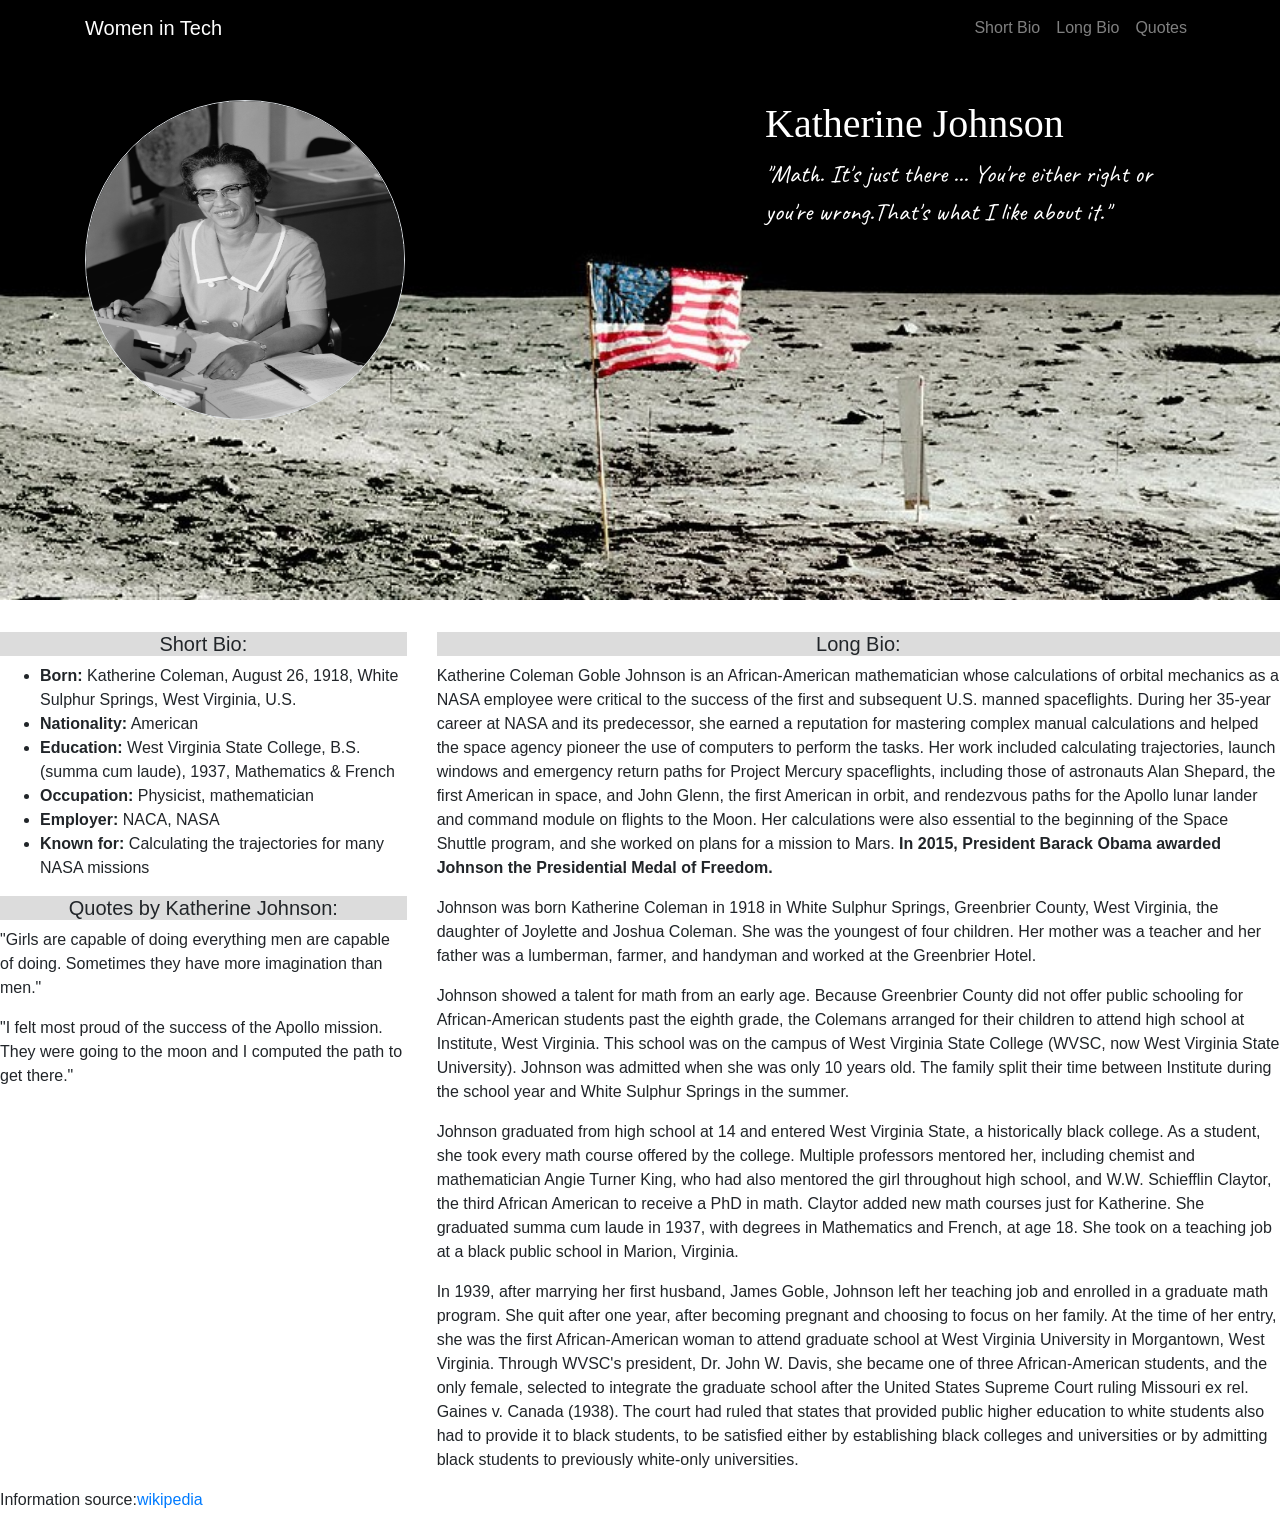
==== index.html @ f0ca0392 "added media querie" ====
﻿
<!DOCTYPE html>
<html lang="en-gb">

<head>
  <title> Katherine Johnson </title>
  <meta charset="utf-8" />
  <link href="https://fonts.googleapis.com/css?family=Caveat|Old+Standard+TT|Ultra" rel="stylesheet">
  <meta name="viewport" content="width=device-width,
     initial-scale=1.0">
  <link rel="stylesheet" href="https://stackpath.bootstrapcdn.com/bootstrap/4.1.3/css/bootstrap.min.css" integrity="sha384-MCw98/SFnGE8fJT3GXwEOngsV7Zt27NXFoaoApmYm81iuXoPkFOJwJ8ERdknLPMO" crossorigin="anonymous">
  <link rel="stylesheet" href="css/custom.css">
</head>

<body>
  <nav class="navbar fixed-top navbar-expand-lg navbar-dark">
    <div class="container">
      <a class="navbar-brand" href="#">Women in Tech</a>
      <button class="navbar-toggler" type="button" data-toggle="collapse" data-target="#navbarNav" aria-controls="navbarNav" aria-expanded="false" aria-label="Toggle navigation">
        <span class="navbar-toggler-icon"></span>
      </button>
      <div class="collapse navbar-collapse justify-content-end" id="navbarNav">
        <ul class="navbar-nav">
          <li class="nav-item">
            <a class="nav-link" href="#short-bio">Short Bio</a>
          </li>
          <li class="nav-item">
            <a class="nav-link" href="#long-bio">Long Bio</a>
          </li>
          <li class="nav-item">
            <a class="nav-link" href="#quotes">Quotes</a>
          </li>
        </ul>
      </div>
      <!--navbar-->
    </div><!-- /.container-->
  </nav>
  <header class="jumbotron">
    <div class="container">
      <div class="row">
        <div class="col-md-4">
          <figure class="first-picture">
            <img src="images/Katherine_Johnson_at_NASA_in_1966.jpg" alt="Katherine Johnson at Nasa in 1966." height="320" width="320" class="rounded-circle border" />
          </figure>
        </div>
        <div class="col-md-8">
          <div id="heading-quote">
            <h1 id="heading">Katherine Johnson</h1>
            <div class="first-quote">
              <blockquote> <p>"Math. It's just there ... You're either right or you're wrong.That's what I like about it."</p></blockquote>
            </div>
          </div>
        </div>
        <!--/ <blockquote-->
      </div>
      <!--/ .row-->
    </div>
    <!--/.container-->
  </header>
  <!--/.jumbotron-->
  <main>
    <div class="row">
      <div class="col-md-4 panel">
        <section id="short-bio">
          <h2 class="short-bio text-center">Short Bio:</h2>
          <ul>
            <li><strong>Born:</strong> Katherine Coleman, August 26, 1918, White Sulphur Springs, West Virginia, U.S.</li>
            <li><strong>Nationality:</strong> American</li>
            <li><strong>Education:</strong> West Virginia State College, B.S. (summa cum laude), 1937, Mathematics & French</li>
            <li><strong>Occupation:</strong> Physicist, mathematician</li>
            <li><strong>Employer:</strong> NACA, NASA</li>
            <li><strong>Known for:</strong> Calculating the trajectories for many NASA missions</li>
          </ul>

        </section>
        <!--short-bio-->
        <section id="quotes">
          <h2 class="text-center">Quotes by Katherine Johnson:</h2>
          <blockquote> <p>"Girls are capable of doing everything men are capable of doing. Sometimes they have more imagination than men."</p></blockquote>
          <blockquote> <p>"I felt most proud of the success of the Apollo mission. They were going to the moon and I computed the path to get there."</p></blockquote>
        </section>
        <!--quotes-->
      </div>
      <div class="col-md-8">
        <section id="long-bio">
          <h2 class="text-center">Long Bio:</h2>

          <p>Katherine Coleman Goble Johnson is an African-American mathematician whose calculations of orbital mechanics as a NASA employee were critical to the success of the first and subsequent U.S. manned spaceflights. During her 35-year career at NASA and its predecessor, she earned a reputation for mastering complex manual calculations and helped the space agency pioneer the use of computers to perform the tasks. Her work included calculating trajectories, launch windows and emergency return paths for Project Mercury spaceflights, including those of astronauts Alan Shepard, the first American in space, and John Glenn, the first American in orbit, and rendezvous paths for the Apollo lunar lander and command module on flights to the Moon. Her calculations were also essential to the beginning of the Space Shuttle program, and she worked on plans for a mission to Mars. <strong>In 2015, President Barack Obama awarded Johnson the Presidential Medal of Freedom.</strong></p>

          <p>Johnson was born Katherine Coleman in 1918 in White Sulphur Springs, Greenbrier County, West Virginia, the daughter of Joylette and Joshua Coleman. She was the youngest of four children. Her mother was a teacher and her
            father was a
            lumberman, farmer, and handyman and worked at the Greenbrier Hotel.</p>

          <p>Johnson showed a talent for math from an early age. Because Greenbrier County did not offer public schooling for African-American students past the eighth grade, the Colemans arranged for their children to attend high school at
            Institute,
            West Virginia. This school was on the campus of West Virginia State College (WVSC, now West Virginia State University). Johnson was admitted when she was only 10 years old. The family split their time between Institute during the school
            year
            and White Sulphur Springs in the summer.</p>

          <p>Johnson graduated from high school at 14 and entered West Virginia State, a historically black college. As a student, she took every math course offered by the college. Multiple professors mentored her, including chemist and
            mathematician
            Angie Turner King, who had also mentored the girl throughout high school, and W.W. Schiefflin Claytor, the third African American to receive a PhD in math. Claytor added new math courses just for Katherine. She graduated summa cum laude
            in
            1937, with degrees in Mathematics and French, at age 18. She took on a teaching job at a black public school in Marion, Virginia.</p>

          <p>In 1939, after marrying her first husband, James Goble, Johnson left her teaching job and enrolled in a graduate math program. She quit after one year, after becoming pregnant and choosing to focus on her family. At the time of her
            entry,
            she was the first African-American woman to attend graduate school at West Virginia University in Morgantown, West Virginia. Through WVSC's president, Dr. John W. Davis, she became one of three African-American students, and the only
            female,
            selected to integrate the graduate school after the United States Supreme Court ruling Missouri ex rel. Gaines v. Canada (1938). The court had ruled that states that provided public higher education to white students also had to provide
            it
            to black students, to be satisfied either by establishing black colleges and universities or by admitting black students to previously white-only universities.</p>
        </section>
        <!--long-bio-->
      </div>
    </div>
  </main>
  <footer>
    <p>
      Information source:<a href=https://en.wikipedia.org/wiki/Katherine_Johnson>wikipedia </a> </p> </footer> </body> </html>
---- css/custom.css ----
.nav {
  font-family: 'Old Standard TT', serif;
}
#heading {
  font-family: 'Old Standard TT' , cursive;
}
.first-quote {
  font-family: 'Caveat', cursive;
  font-size: 25px;
}
.main {
  font-family: 'Old Standard TT', serif;
}
.jumbotron {
  background-image: url("../images/Neil-Armstrong-2.jpg");
  background-repeat: no-repeat;
  background-size: cover;
  border-radius: 0;
  min-height: 600px;
  padding-top: 0px;
}
#heading-quote {padding-top: 100px;
  padding-left: 300px;
color: white;}

@media screen and (max-width: 765px) {
  #heading-quote {
    color: black;
    background-color: rgba(255,255,255,.5);
  }
}

.first-picture {
  padding-top: 100px;
  align: center;
}
 h2 {
   font-size: 20px;
  background-color:	 ;
  background-color:#DCDCDC;}
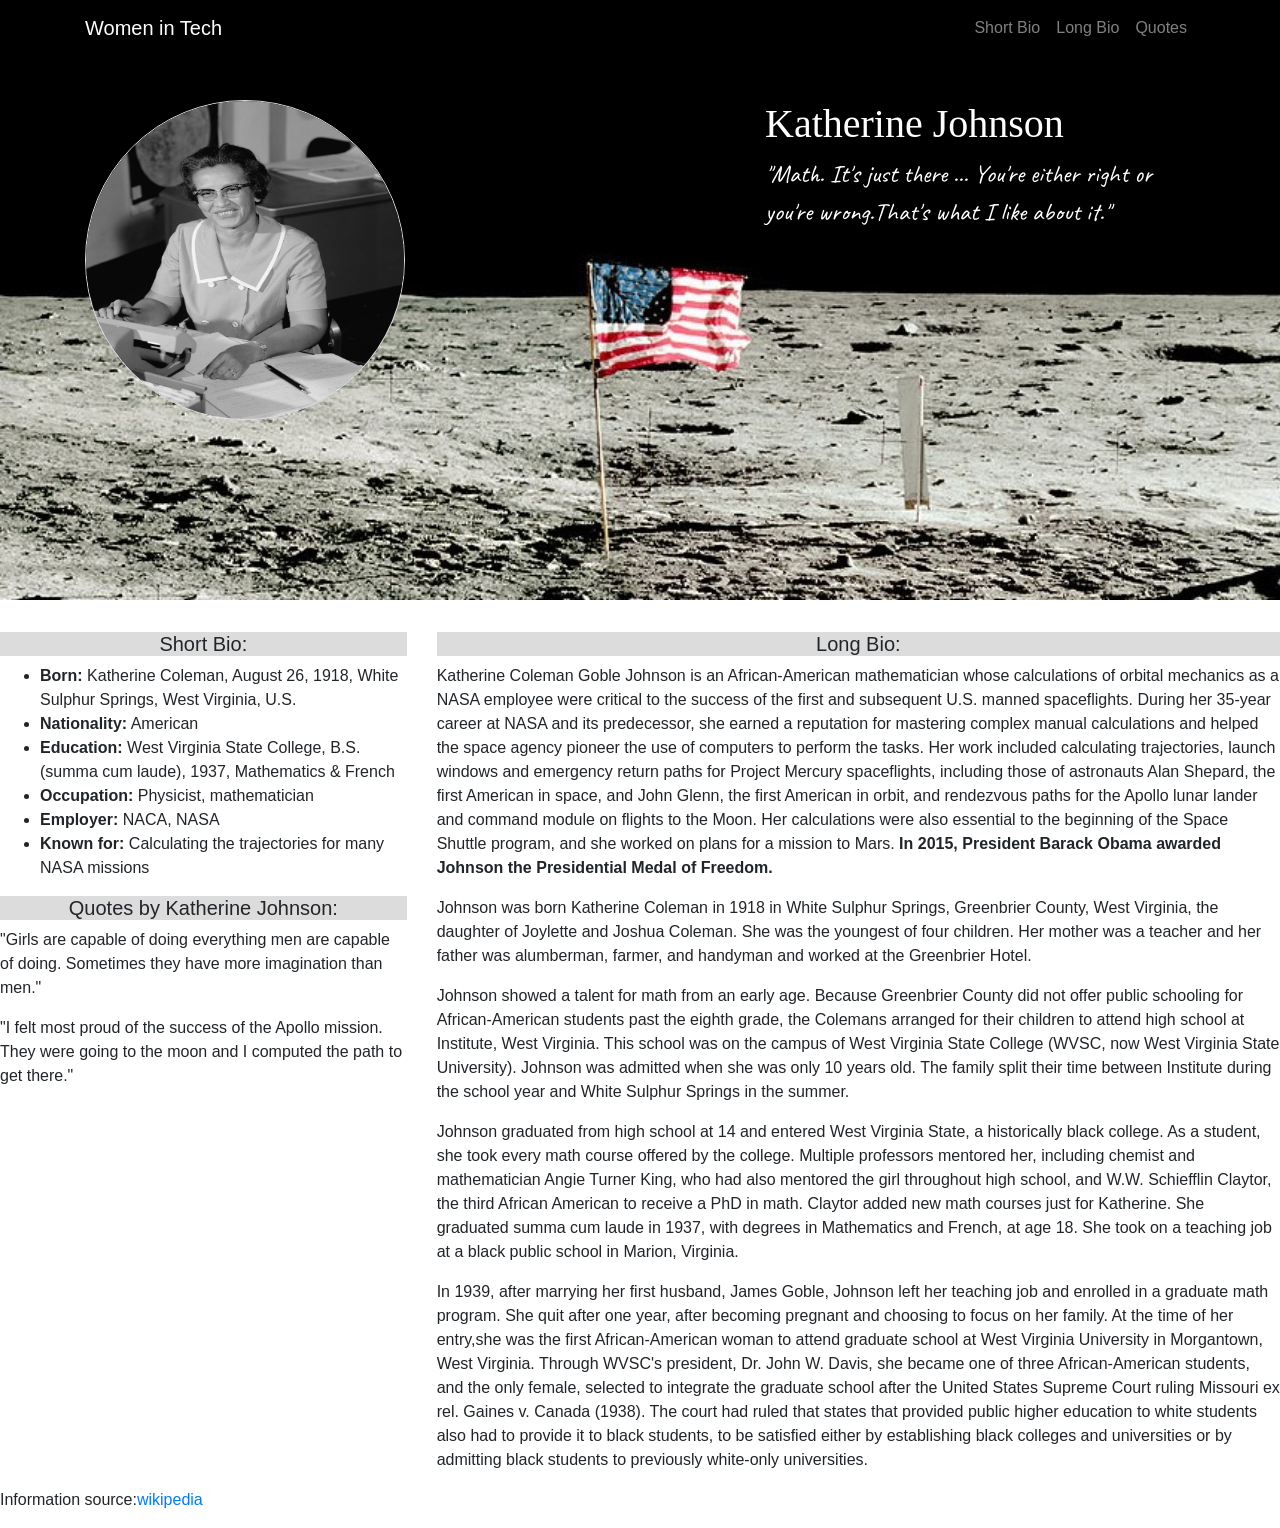
==== commit 96035758: "clean up indents" ====
--- a/index.html
+++ b/index.html
@@ -87,29 +87,13 @@
 
           <p>Katherine Coleman Goble Johnson is an African-American mathematician whose calculations of orbital mechanics as a NASA employee were critical to the success of the first and subsequent U.S. manned spaceflights. During her 35-year career at NASA and its predecessor, she earned a reputation for mastering complex manual calculations and helped the space agency pioneer the use of computers to perform the tasks. Her work included calculating trajectories, launch windows and emergency return paths for Project Mercury spaceflights, including those of astronauts Alan Shepard, the first American in space, and John Glenn, the first American in orbit, and rendezvous paths for the Apollo lunar lander and command module on flights to the Moon. Her calculations were also essential to the beginning of the Space Shuttle program, and she worked on plans for a mission to Mars. <strong>In 2015, President Barack Obama awarded Johnson the Presidential Medal of Freedom.</strong></p>
 
-          <p>Johnson was born Katherine Coleman in 1918 in White Sulphur Springs, Greenbrier County, West Virginia, the daughter of Joylette and Joshua Coleman. She was the youngest of four children. Her mother was a teacher and her
-            father was a
-            lumberman, farmer, and handyman and worked at the Greenbrier Hotel.</p>
+          <p>Johnson was born Katherine Coleman in 1918 in White Sulphur Springs, Greenbrier County, West Virginia, the daughter of Joylette and Joshua Coleman. She was the youngest of four children. Her mother was a teacher and her father was alumberman, farmer, and handyman and worked at the Greenbrier Hotel.</p>
 
-          <p>Johnson showed a talent for math from an early age. Because Greenbrier County did not offer public schooling for African-American students past the eighth grade, the Colemans arranged for their children to attend high school at
-            Institute,
-            West Virginia. This school was on the campus of West Virginia State College (WVSC, now West Virginia State University). Johnson was admitted when she was only 10 years old. The family split their time between Institute during the school
-            year
-            and White Sulphur Springs in the summer.</p>
+          <p>Johnson showed a talent for math from an early age. Because Greenbrier County did not offer public schooling for African-American students past the eighth grade, the Colemans arranged for their children to attend high school at Institute, West Virginia. This school was on the campus of West Virginia State College (WVSC, now West Virginia State University). Johnson was admitted when she was only 10 years old. The family split their time between Institute during the school year and White Sulphur Springs in the summer.</p>
 
-          <p>Johnson graduated from high school at 14 and entered West Virginia State, a historically black college. As a student, she took every math course offered by the college. Multiple professors mentored her, including chemist and
-            mathematician
-            Angie Turner King, who had also mentored the girl throughout high school, and W.W. Schiefflin Claytor, the third African American to receive a PhD in math. Claytor added new math courses just for Katherine. She graduated summa cum laude
-            in
-            1937, with degrees in Mathematics and French, at age 18. She took on a teaching job at a black public school in Marion, Virginia.</p>
+          <p>Johnson graduated from high school at 14 and entered West Virginia State, a historically black college. As a student, she took every math course offered by the college. Multiple professors mentored her, including chemist and mathematician Angie Turner King, who had also mentored the girl throughout high school, and W.W. Schiefflin Claytor, the third African American to receive a PhD in math. Claytor added new math courses just for Katherine. She graduated summa cum laude in 1937, with degrees in Mathematics and French, at age 18. She took on a teaching job at a black public school in Marion, Virginia.</p>
 
-          <p>In 1939, after marrying her first husband, James Goble, Johnson left her teaching job and enrolled in a graduate math program. She quit after one year, after becoming pregnant and choosing to focus on her family. At the time of her
-            entry,
-            she was the first African-American woman to attend graduate school at West Virginia University in Morgantown, West Virginia. Through WVSC's president, Dr. John W. Davis, she became one of three African-American students, and the only
-            female,
-            selected to integrate the graduate school after the United States Supreme Court ruling Missouri ex rel. Gaines v. Canada (1938). The court had ruled that states that provided public higher education to white students also had to provide
-            it
-            to black students, to be satisfied either by establishing black colleges and universities or by admitting black students to previously white-only universities.</p>
+          <p>In 1939, after marrying her first husband, James Goble, Johnson left her teaching job and enrolled in a graduate math program. She quit after one year, after becoming pregnant and choosing to focus on her family. At the time of her entry,she was the first African-American woman to attend graduate school at West Virginia University in Morgantown, West Virginia. Through WVSC's president, Dr. John W. Davis, she became one of three African-American students, and the only female, selected to integrate the graduate school after the United States Supreme Court ruling Missouri ex rel. Gaines v. Canada (1938). The court had ruled that states that provided public higher education to white students also had to provide it to black students, to be satisfied either by establishing black colleges and universities or by admitting black students to previously white-only universities.</p>
         </section>
         <!--long-bio-->
       </div>
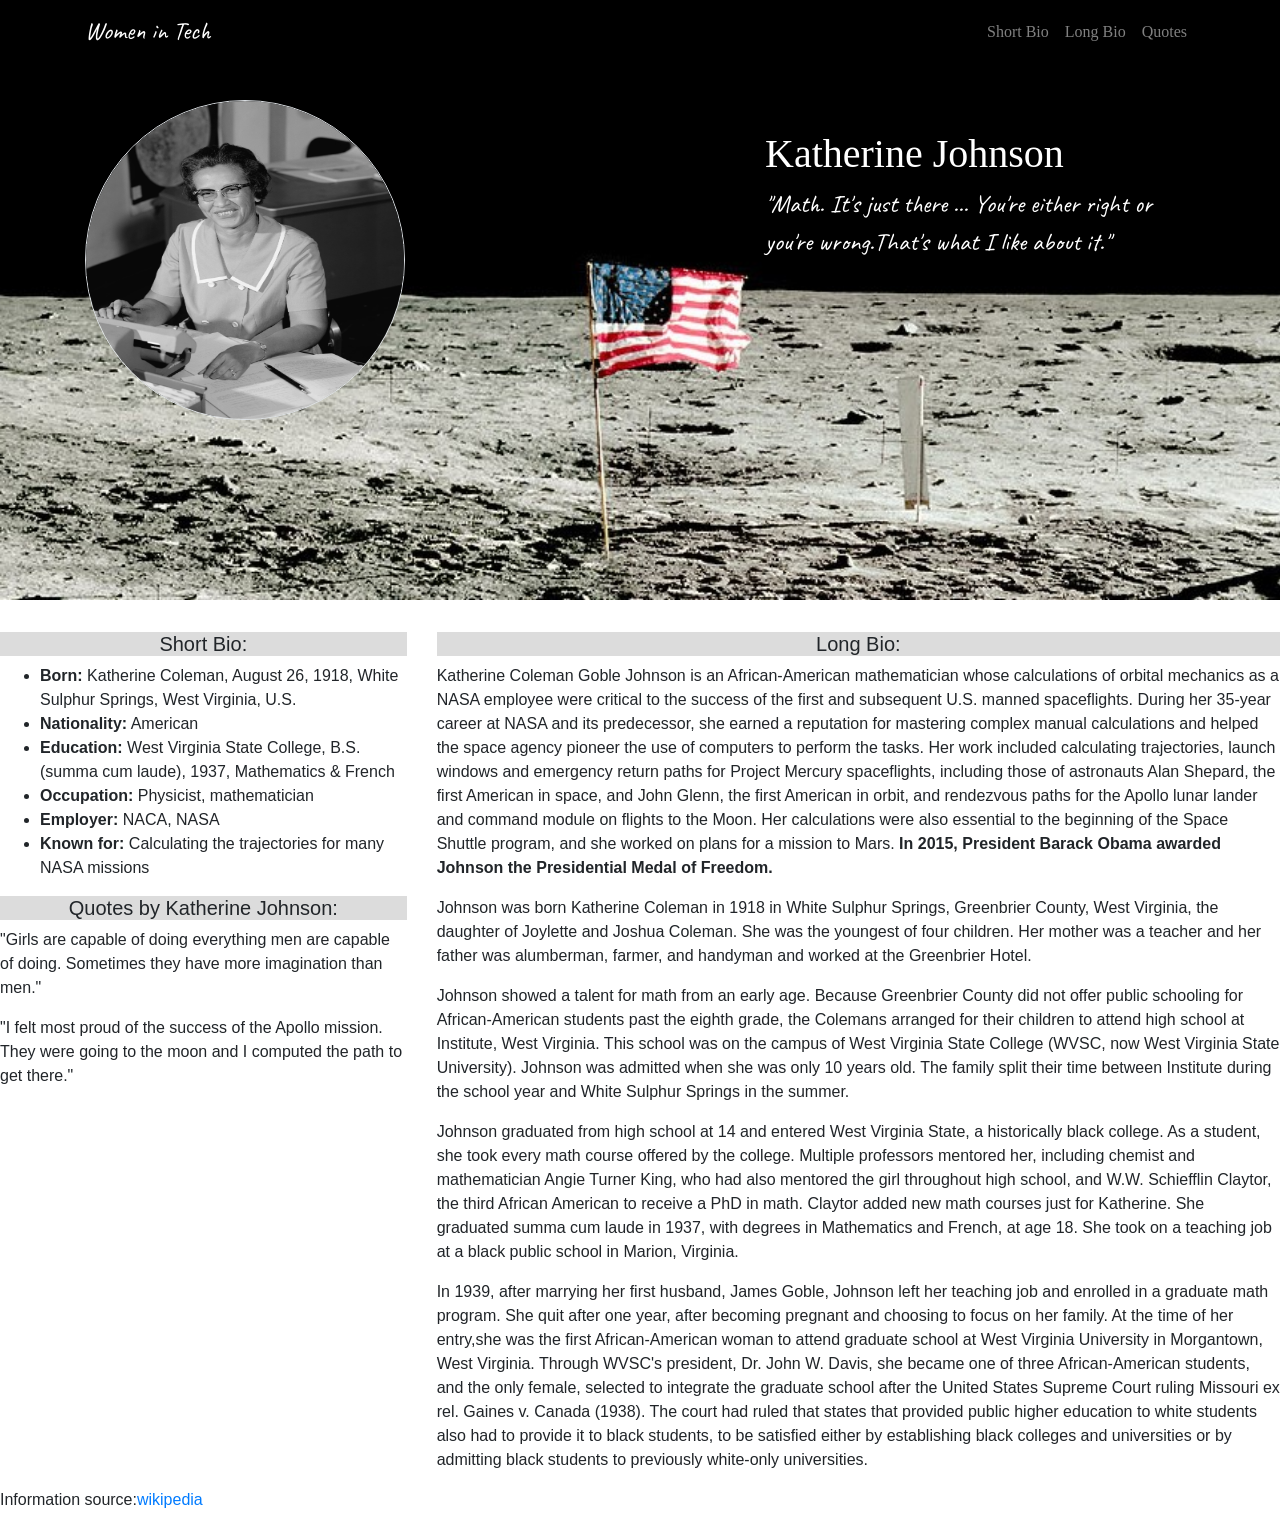
==== commit d3ecac3f: "center image in media querie" ====
--- a/index.html
+++ b/index.html
@@ -47,7 +47,9 @@
           <div id="heading-quote">
             <h1 id="heading">Katherine Johnson</h1>
             <div class="first-quote">
-              <blockquote> <p>"Math. It's just there ... You're either right or you're wrong.That's what I like about it."</p></blockquote>
+              <blockquote>
+                <p>"Math. It's just there ... You're either right or you're wrong.That's what I like about it."</p>
+              </blockquote>
             </div>
           </div>
         </div>
@@ -76,8 +78,12 @@
         <!--short-bio-->
         <section id="quotes">
           <h2 class="text-center">Quotes by Katherine Johnson:</h2>
-          <blockquote> <p>"Girls are capable of doing everything men are capable of doing. Sometimes they have more imagination than men."</p></blockquote>
-          <blockquote> <p>"I felt most proud of the success of the Apollo mission. They were going to the moon and I computed the path to get there."</p></blockquote>
+          <blockquote>
+            <p>"Girls are capable of doing everything men are capable of doing. Sometimes they have more imagination than men."</p>
+          </blockquote>
+          <blockquote>
+            <p>"I felt most proud of the success of the Apollo mission. They were going to the moon and I computed the path to get there."</p>
+          </blockquote>
         </section>
         <!--quotes-->
       </div>
@@ -85,15 +91,27 @@
         <section id="long-bio">
           <h2 class="text-center">Long Bio:</h2>
 
-          <p>Katherine Coleman Goble Johnson is an African-American mathematician whose calculations of orbital mechanics as a NASA employee were critical to the success of the first and subsequent U.S. manned spaceflights. During her 35-year career at NASA and its predecessor, she earned a reputation for mastering complex manual calculations and helped the space agency pioneer the use of computers to perform the tasks. Her work included calculating trajectories, launch windows and emergency return paths for Project Mercury spaceflights, including those of astronauts Alan Shepard, the first American in space, and John Glenn, the first American in orbit, and rendezvous paths for the Apollo lunar lander and command module on flights to the Moon. Her calculations were also essential to the beginning of the Space Shuttle program, and she worked on plans for a mission to Mars. <strong>In 2015, President Barack Obama awarded Johnson the Presidential Medal of Freedom.</strong></p>
+          <p>Katherine Coleman Goble Johnson is an African-American mathematician whose calculations of orbital mechanics as a NASA employee were critical to the success of the first and subsequent U.S. manned spaceflights. During her 35-year career
+            at NASA and its predecessor, she earned a reputation for mastering complex manual calculations and helped the space agency pioneer the use of computers to perform the tasks. Her work included calculating trajectories, launch windows and
+            emergency return paths for Project Mercury spaceflights, including those of astronauts Alan Shepard, the first American in space, and John Glenn, the first American in orbit, and rendezvous paths for the Apollo lunar lander and command
+            module on flights to the Moon. Her calculations were also essential to the beginning of the Space Shuttle program, and she worked on plans for a mission to Mars. <strong>In 2015, President Barack Obama awarded Johnson the Presidential
+              Medal of Freedom.</strong></p>
 
-          <p>Johnson was born Katherine Coleman in 1918 in White Sulphur Springs, Greenbrier County, West Virginia, the daughter of Joylette and Joshua Coleman. She was the youngest of four children. Her mother was a teacher and her father was alumberman, farmer, and handyman and worked at the Greenbrier Hotel.</p>
+          <p>Johnson was born Katherine Coleman in 1918 in White Sulphur Springs, Greenbrier County, West Virginia, the daughter of Joylette and Joshua Coleman. She was the youngest of four children. Her mother was a teacher and her father was
+            alumberman, farmer, and handyman and worked at the Greenbrier Hotel.</p>
 
-          <p>Johnson showed a talent for math from an early age. Because Greenbrier County did not offer public schooling for African-American students past the eighth grade, the Colemans arranged for their children to attend high school at Institute, West Virginia. This school was on the campus of West Virginia State College (WVSC, now West Virginia State University). Johnson was admitted when she was only 10 years old. The family split their time between Institute during the school year and White Sulphur Springs in the summer.</p>
+          <p>Johnson showed a talent for math from an early age. Because Greenbrier County did not offer public schooling for African-American students past the eighth grade, the Colemans arranged for their children to attend high school at
+            Institute, West Virginia. This school was on the campus of West Virginia State College (WVSC, now West Virginia State University). Johnson was admitted when she was only 10 years old. The family split their time between Institute during
+            the school year and White Sulphur Springs in the summer.</p>
 
-          <p>Johnson graduated from high school at 14 and entered West Virginia State, a historically black college. As a student, she took every math course offered by the college. Multiple professors mentored her, including chemist and mathematician Angie Turner King, who had also mentored the girl throughout high school, and W.W. Schiefflin Claytor, the third African American to receive a PhD in math. Claytor added new math courses just for Katherine. She graduated summa cum laude in 1937, with degrees in Mathematics and French, at age 18. She took on a teaching job at a black public school in Marion, Virginia.</p>
+          <p>Johnson graduated from high school at 14 and entered West Virginia State, a historically black college. As a student, she took every math course offered by the college. Multiple professors mentored her, including chemist and
+            mathematician Angie Turner King, who had also mentored the girl throughout high school, and W.W. Schiefflin Claytor, the third African American to receive a PhD in math. Claytor added new math courses just for Katherine. She graduated
+            summa cum laude in 1937, with degrees in Mathematics and French, at age 18. She took on a teaching job at a black public school in Marion, Virginia.</p>
 
-          <p>In 1939, after marrying her first husband, James Goble, Johnson left her teaching job and enrolled in a graduate math program. She quit after one year, after becoming pregnant and choosing to focus on her family. At the time of her entry,she was the first African-American woman to attend graduate school at West Virginia University in Morgantown, West Virginia. Through WVSC's president, Dr. John W. Davis, she became one of three African-American students, and the only female, selected to integrate the graduate school after the United States Supreme Court ruling Missouri ex rel. Gaines v. Canada (1938). The court had ruled that states that provided public higher education to white students also had to provide it to black students, to be satisfied either by establishing black colleges and universities or by admitting black students to previously white-only universities.</p>
+          <p>In 1939, after marrying her first husband, James Goble, Johnson left her teaching job and enrolled in a graduate math program. She quit after one year, after becoming pregnant and choosing to focus on her family. At the time of her
+            entry,she was the first African-American woman to attend graduate school at West Virginia University in Morgantown, West Virginia. Through WVSC's president, Dr. John W. Davis, she became one of three African-American students, and the
+            only female, selected to integrate the graduate school after the United States Supreme Court ruling Missouri ex rel. Gaines v. Canada (1938). The court had ruled that states that provided public higher education to white students also
+            had to provide it to black students, to be satisfied either by establishing black colleges and universities or by admitting black students to previously white-only universities.</p>
         </section>
         <!--long-bio-->
       </div>
--- a/css/custom.css
+++ b/css/custom.css
@@ -1,16 +1,26 @@
-.nav {
+nav {
   font-family: 'Old Standard TT', serif;
 }
+
+.navbar-brand {
+  font-family: 'Caveat', cursive;
+  font-size: 25px;
+}
+
 #heading {
-  font-family: 'Old Standard TT' , cursive;
+  font-family: 'Old Standard TT', cursive;
+  padding-top: 30px;
 }
+
 .first-quote {
   font-family: 'Caveat', cursive;
   font-size: 25px;
 }
+
 .main {
   font-family: 'Old Standard TT', serif;
 }
+
 .jumbotron {
   background-image: url("../images/Neil-Armstrong-2.jpg");
   background-repeat: no-repeat;
@@ -19,22 +29,29 @@
   min-height: 600px;
   padding-top: 0px;
 }
-#heading-quote {padding-top: 100px;
+
+#heading-quote {
+  padding-top: 100px;
   padding-left: 300px;
-color: white;}
+  color: white;
+}
 
 @media screen and (max-width: 765px) {
   #heading-quote {
     color: black;
-    background-color: rgba(255,255,255,.5);
+    background-color: rgba(255, 255, 255, .5);
   }
+figure {
+    padding-left: 100px;}
 }
 
 .first-picture {
   padding-top: 100px;
   align: center;
 }
- h2 {
-   font-size: 20px;
-  background-color:	 ;
-  background-color:#DCDCDC;}
+
+h2 {
+  font-size: 20px;
+  background-color: ;
+  background-color: #DCDCDC;
+}
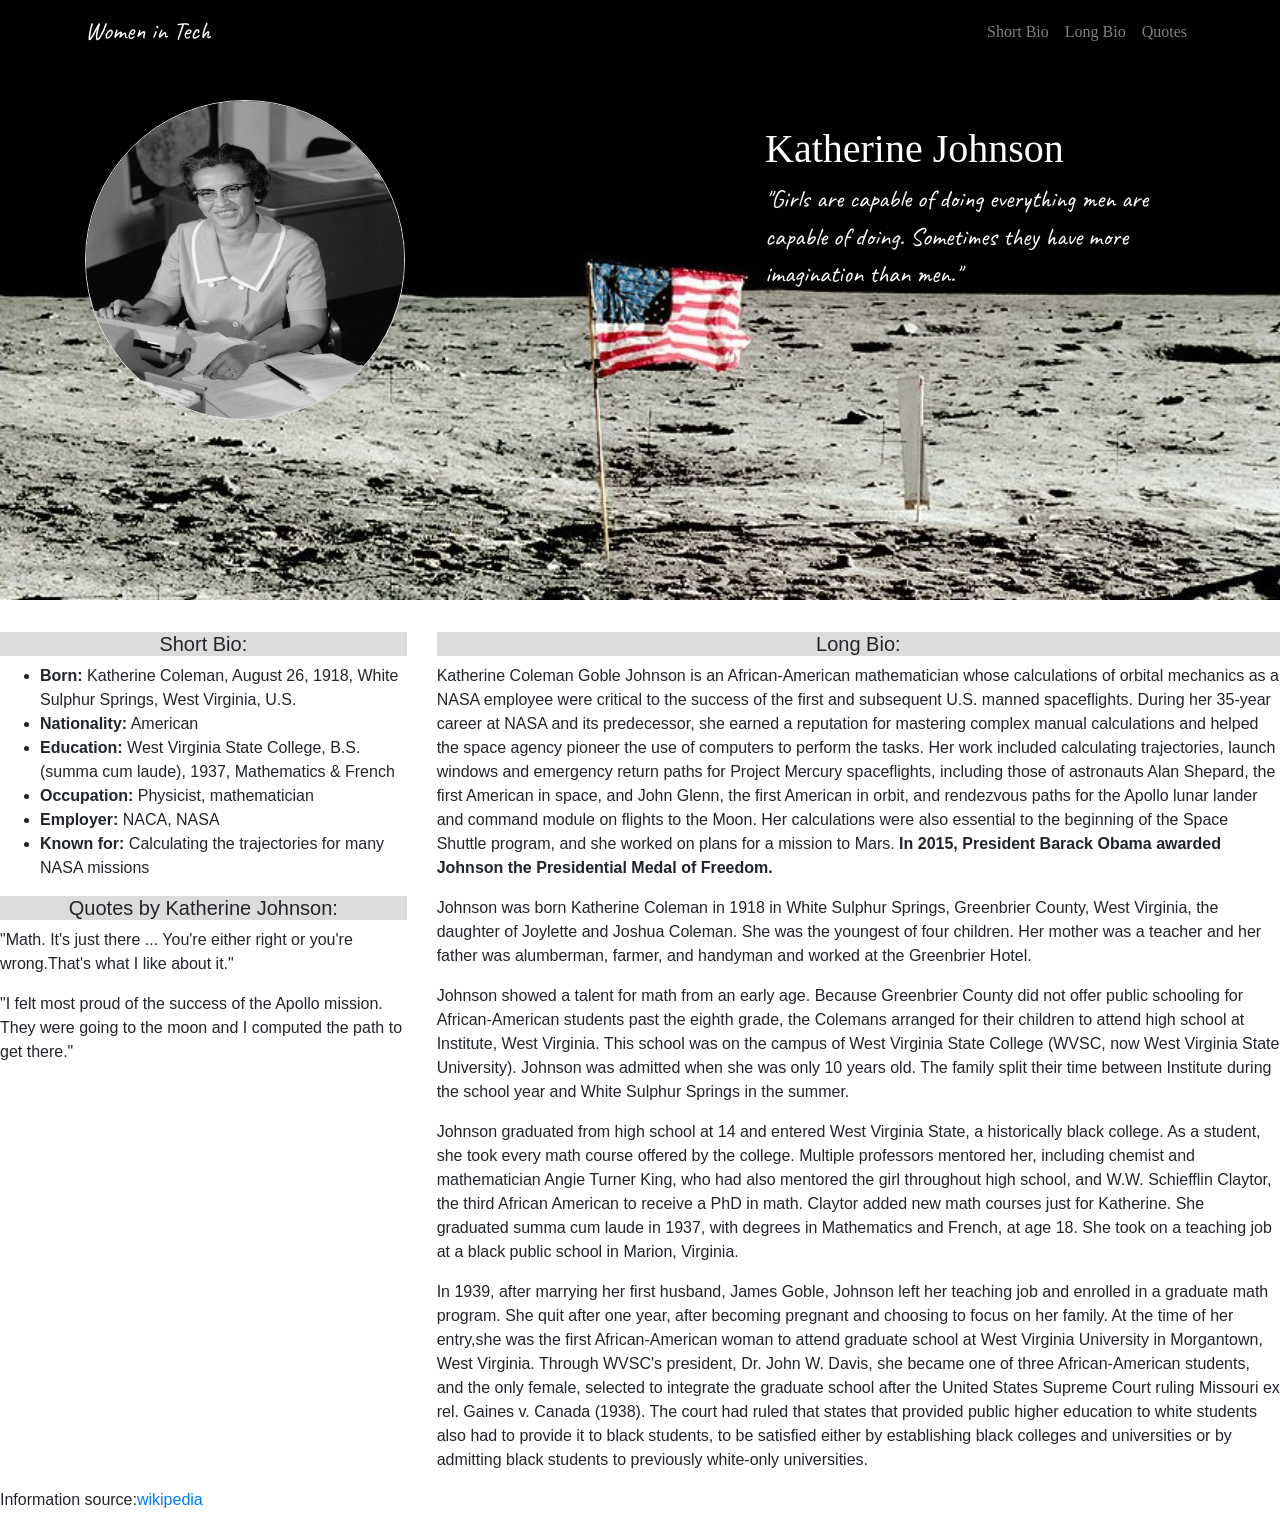
==== commit 9e73138b: "changed head quote and padding" ====
--- a/index.html
+++ b/index.html
@@ -13,7 +13,7 @@
 </head>
 
 <body>
-  <nav class="navbar fixed-top navbar-expand-lg navbar-dark">
+  <nav id="navbar" class="navbar fixed-top navbar-color-on-scroll navbar-expand-lg navbar-dark">
     <div class="container">
       <a class="navbar-brand" href="#">Women in Tech</a>
       <button class="navbar-toggler" type="button" data-toggle="collapse" data-target="#navbarNav" aria-controls="navbarNav" aria-expanded="false" aria-label="Toggle navigation">
@@ -32,7 +32,6 @@
           </li>
         </ul>
       </div>
-      <!--navbar-->
     </div><!-- /.container-->
   </nav>
   <header class="jumbotron">
@@ -48,7 +47,7 @@
             <h1 id="heading">Katherine Johnson</h1>
             <div class="first-quote">
               <blockquote>
-                <p>"Math. It's just there ... You're either right or you're wrong.That's what I like about it."</p>
+                <p>"Girls are capable of doing everything men are capable of doing. Sometimes they have more imagination than men."</p>
               </blockquote>
             </div>
           </div>
@@ -79,9 +78,10 @@
         <section id="quotes">
           <h2 class="text-center">Quotes by Katherine Johnson:</h2>
           <blockquote>
-            <p>"Girls are capable of doing everything men are capable of doing. Sometimes they have more imagination than men."</p>
+            <p>"Math. It's just there ... You're either right or you're wrong.That's what I like about it."</p>
           </blockquote>
           <blockquote>
+
             <p>"I felt most proud of the success of the Apollo mission. They were going to the moon and I computed the path to get there."</p>
           </blockquote>
         </section>
--- a/css/custom.css
+++ b/css/custom.css
@@ -7,9 +7,16 @@
   font-size: 25px;
 }
 
+#navbar {
+  background-color: black;
+  position: fixed;
+  top: 0;
+  width: 100%;
+}
+
 #heading {
   font-family: 'Old Standard TT', cursive;
-  padding-top: 30px;
+  padding-top: 25px;
 }
 
 .first-quote {
@@ -41,8 +48,10 @@
     color: black;
     background-color: rgba(255, 255, 255, .5);
   }
-figure {
-    padding-left: 100px;}
+
+  figure {
+    padding-left: 100px;
+  }
 }
 
 .first-picture {
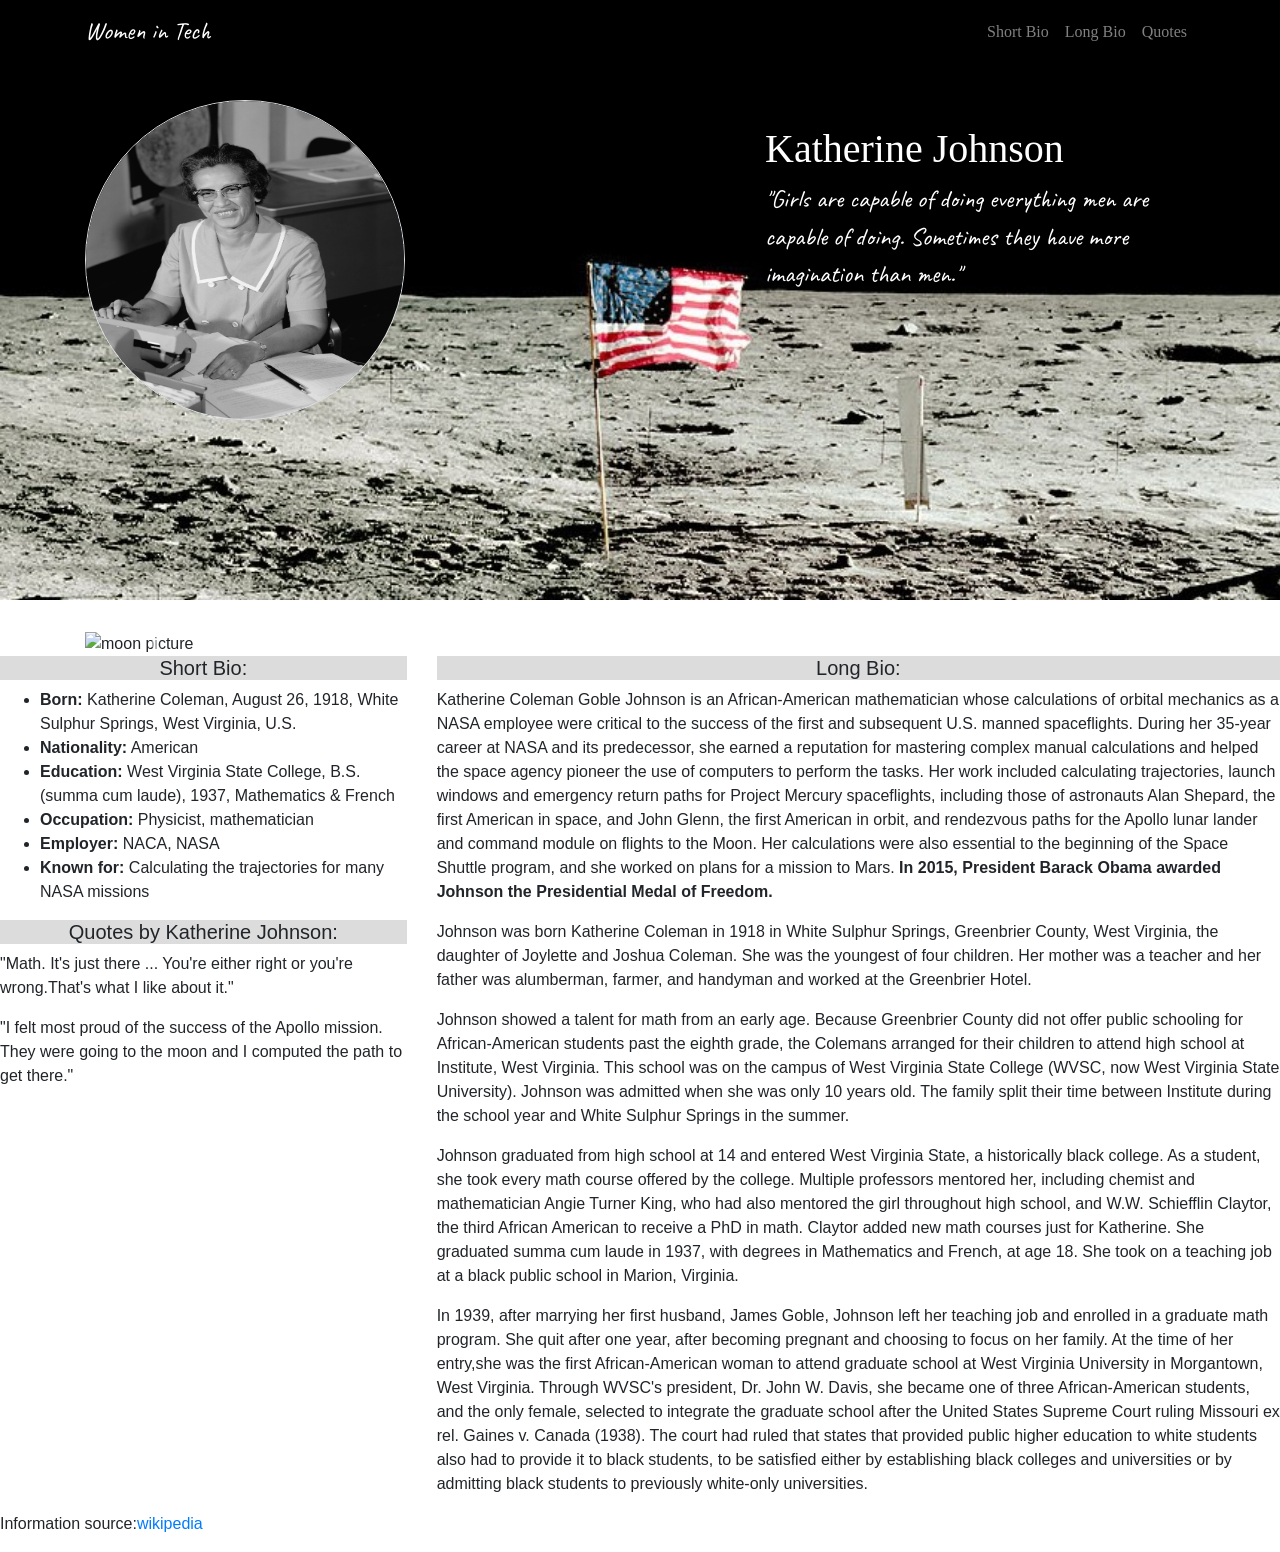
==== commit 8c3a1874: "adding java" ====
--- a/index.html
+++ b/index.html
@@ -59,6 +59,38 @@
     <!--/.container-->
   </header>
   <!--/.jumbotron-->
+  <div id="carouselExampleIndicators" class="container carousel slide" data-ride="carousel">
+	  <ol class="carousel-indicators justify-content-start">
+	    <li data-target="#carouselExampleIndicators" data-slide-to="0" class="active"></li>
+	    <li data-target="#carouselExampleIndicators" data-slide-to="1"></li>
+	    <li data-target="#carouselExampleIndicators" data-slide-to="2"></li>
+	  </ol>
+	  <div class="carousel-inner">
+	    <div class="carousel-item active">
+	      <img class="d-block w-100" src="apollo-moon.jpg" alt="moon picture">
+				<div class="carousel-caption d-none d-md-block text-left">
+  </div>
+	    </div>
+	    <div class="carousel-item">
+	      <img class="d-block w-100" src="images/apollo-11.jpg" alt="apollo 11">
+				<div class="carousel-caption d-none d-md-block text-left">
+	</div>
+	    </div>
+	    <div class="carousel-item">
+	      <img class="d-block w-100" src="images/neil_armstrong_pan.jpg" alt="nail neil armstrong pan">
+				<div class="carousel-caption d-none d-md-block text-left">
+	</div>
+	    </div>
+	  </div>
+	  <a class="carousel-control-prev" href="#carouselExampleIndicators" role="button" data-slide="prev">
+	    <span class="carousel-control-prev-icon" aria-hidden="true"></span>
+	    <span class="sr-only">Previous</span>
+	  </a>
+	  <a class="carousel-control-next" href="#carouselExampleIndicators" role="button" data-slide="next">
+	    <span class="carousel-control-next-icon" aria-hidden="true"></span>
+	    <span class="sr-only">Next</span>
+	  </a>
+	</div>
   <main>
     <div class="row">
       <div class="col-md-4 panel">
@@ -119,4 +151,12 @@
   </main>
   <footer>
     <p>
-      Information source:<a href=https://en.wikipedia.org/wiki/Katherine_Johnson>wikipedia </a> </p> </footer> </body> </html>
+      Information source:<a href=https://en.wikipedia.org/wiki/Katherine_Johnson>wikipedia </a> </p>
+    </footer>
+    <script
+      src="http://code.jquery.com/jquery-3.3.1.min.js"
+      integrity="sha256-FgpCb/KJQlLNfOu91ta32o/NMZxltwRo8QtmkMRdAu8="
+      crossorigin="anonymous"></script>
+  <script src="https://stackpath.bootstrapcdn.com/bootstrap/4.1.3/js/bootstrap.min.js" integrity="sha384-ChfqqxuZUCnJSK3+MXmPNIyE6ZbWh2IMqE241rYiqJxyMiZ6OW/JmZQ5stwEULTy" crossorigin="anonymous"></script>
+  </body>
+  </html>
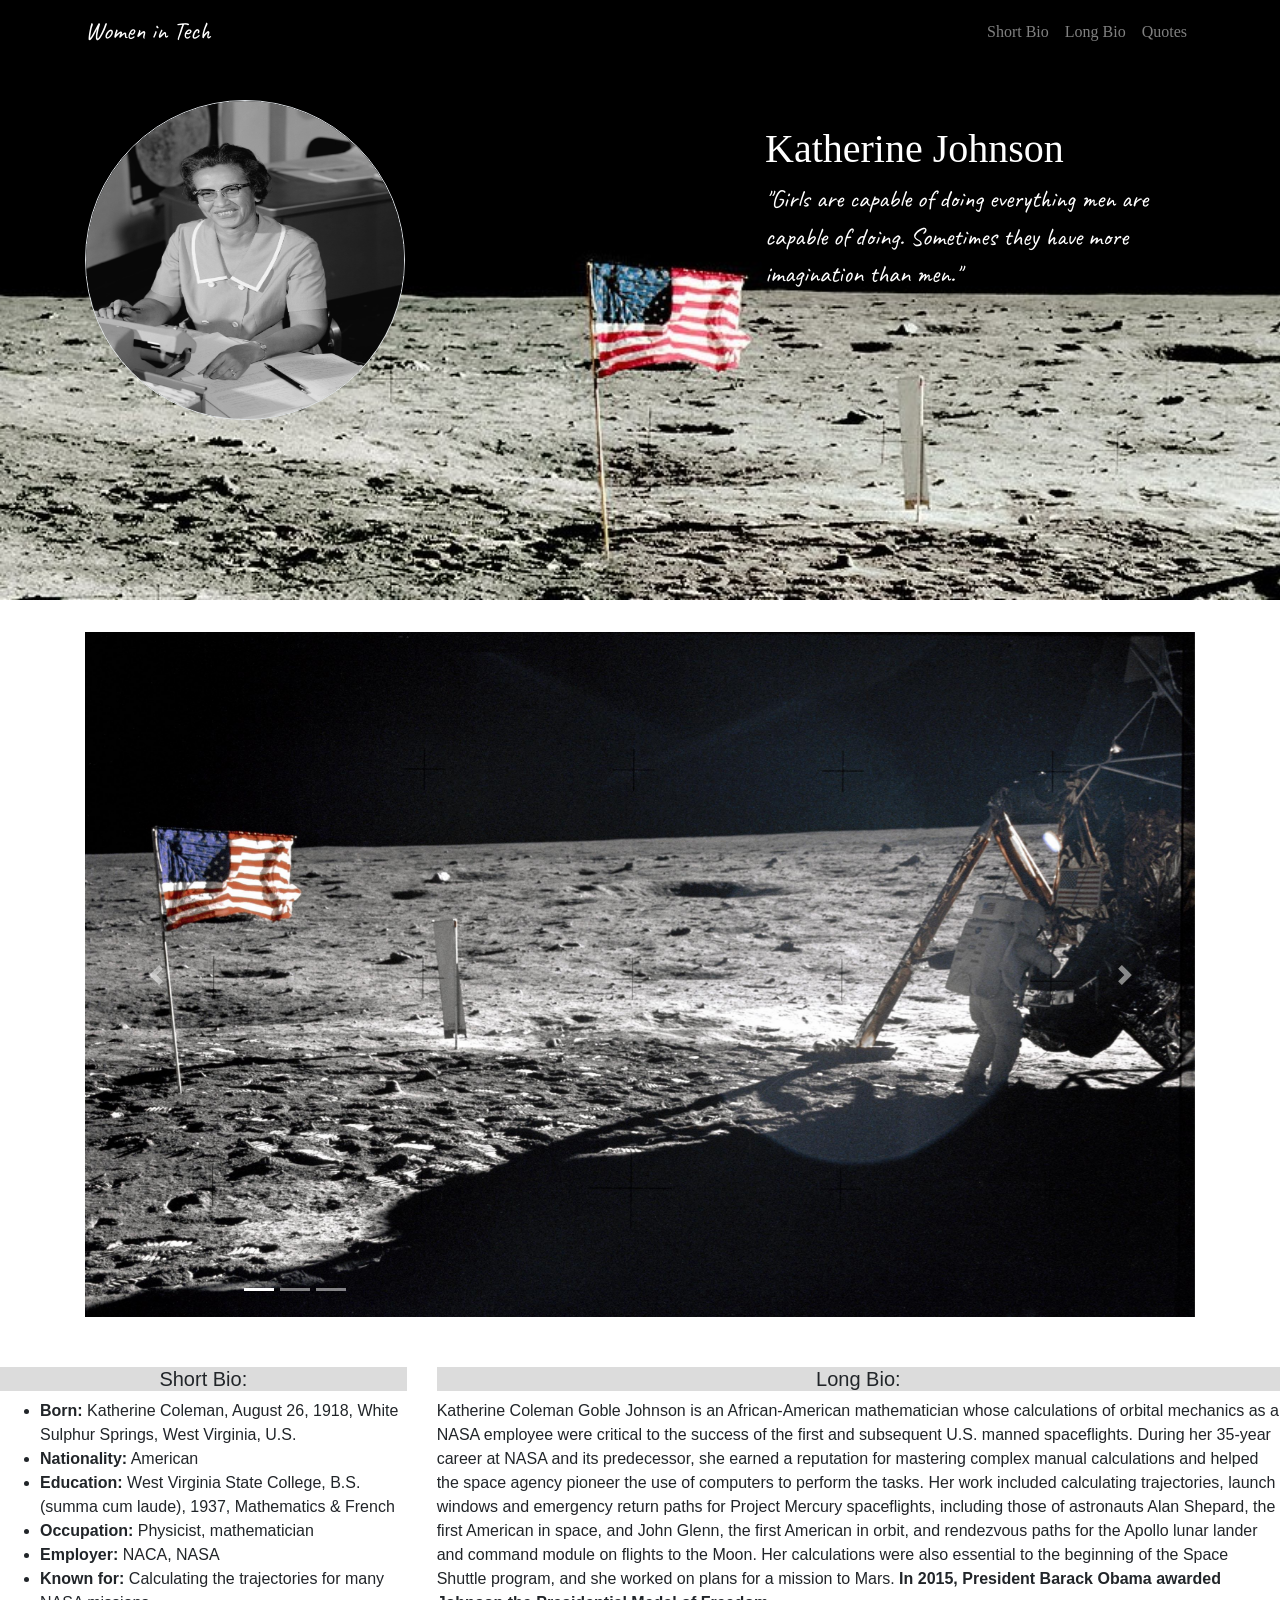
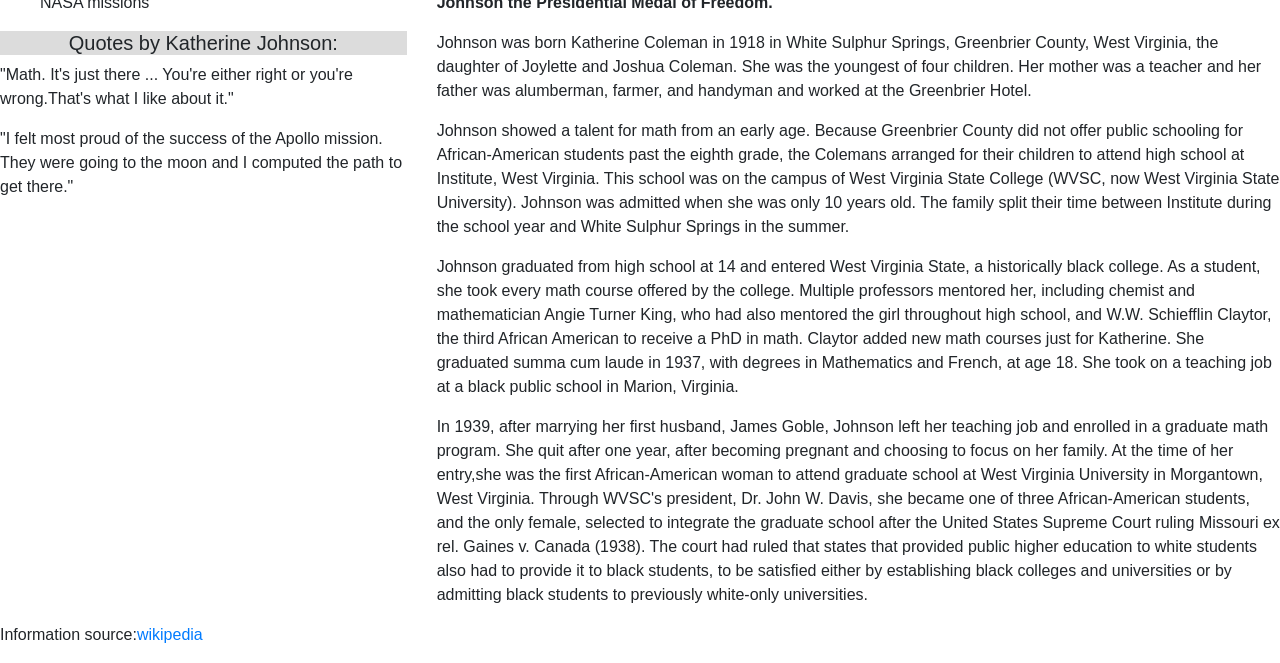
==== commit 070519a5: "added carousel" ====
--- a/index.html
+++ b/index.html
@@ -67,7 +67,7 @@
 	  </ol>
 	  <div class="carousel-inner">
 	    <div class="carousel-item active">
-	      <img class="d-block w-100" src="apollo-moon.jpg" alt="moon picture">
+	      <img class="d-block w-100" src="images/apollo-moon.jpg" alt="moon picture">
 				<div class="carousel-caption d-none d-md-block text-left">
   </div>
 	    </div>
--- a/css/custom.css
+++ b/css/custom.css
@@ -22,6 +22,10 @@
 .first-quote {
   font-family: 'Caveat', cursive;
   font-size: 25px;
+}
+
+.carousel {
+  margin-bottom: 50px;
 }
 
 .main {
